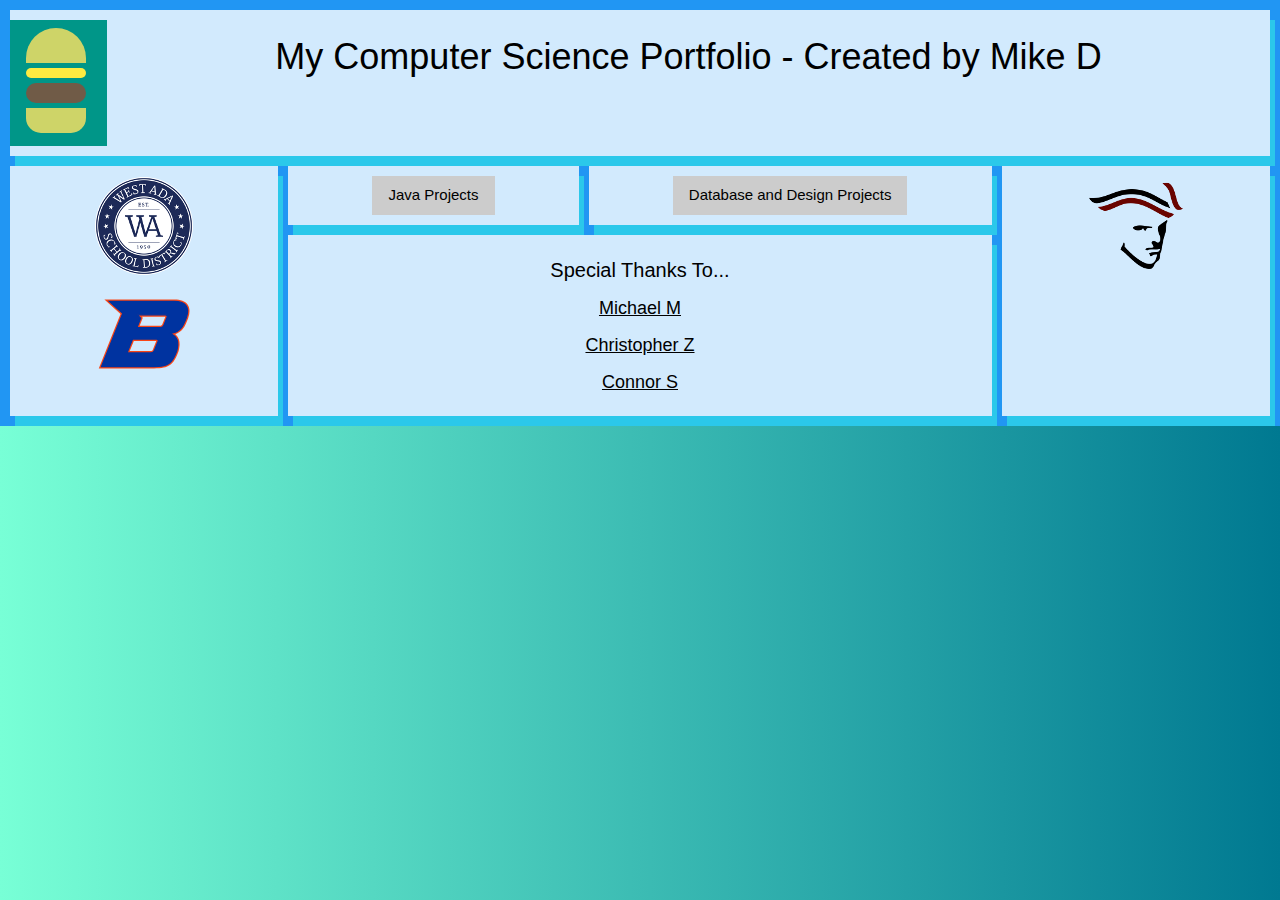
==== index.html @ 41a161dd "Initial Commit" ====
<!DOCTYPE html>
<html>
<head>
  <meta name="viewport" content="width=device-width, initial-scale=1.0">
<link rel="stylesheet" type="text/css" href="css/index.css">
<link href="https://fonts.googleapis.com/css?family=Oswald" rel="stylesheet">
<link rel="stylesheet" href="https://www.w3schools.com/w3css/4/w3.css">
</head>
<body>

<div class="grid-container">

  <div class="myHead">
    <!-- Sidebar -->
    <div class="w3-sidebar w3-bar-block w3-border-right" style="display:none" id="mySidebar">
      <button onclick="w3_close()" class="w3-bar-item w3-large">Close &times;</button>
      <a href="https://www.westada.org" target = "_new" class="w3-bar-item w3-button">West Ada School District</a>
      <a href="https://www.westada.org/chs" target = "_new" class="w3-bar-item w3-button">Centennial High School</a>
      <a href="https://www.boisestate.edu" target="_new" class="w3-bar-item w3-button">Boise State</a>
    </div>

    <!-- Page Content -->
    <div>
      <button class="w3-button w3-teal w3-xlarge " style = "float: left;" onclick="w3_open()">

        <div class="hamburger-top"></div>
        <div class="hamburger-cheese"></div>
        <div class="hamburger-meat"></div>
        <div class="hamburger-bot"></div>

      </button>


    </div>

    <span><h1>My Computer Science Portfolio - Created by Mike D</h1></span>
  </div>

  <div class="West">
    <a href="https://www.westada.org" target="new"><img src="images/West_Ada.png" alt="West Ada"></a>
    <br>
    <br>
    <a href="https://www.boisestate.edu" target="_new"><img src="images/logo/boisestate.svg" alt="Boise State"></a>
  </div>

  <div class="Cen">
    <a href="https://www.westada.org/chs" target="new"><img src="images/Cen10.png" alt="Centennial"></a>
  </div>

  <div class="w3-container" id = "java">
  <div class="w3-dropdown-hover">
    <button class="w3-button">Java Projects</button>
    <div class="w3-dropdown-content w3-bar-block w3-border">
      
    </div>
  </div>
</div>

  <div class="w3-container" id = "db">
  <div class="w3-dropdown-hover">
    <button class="w3-button">Database and Design Projects</button>
    <div class="w3-dropdown-content w3-bar-block w3-border">
      <a href="html_project/p1.html" class="w3-bar-item w3-button">How to Make a VM</a>
      <a href="html_project/p2.html" class = 'w3-bar-item w3-button'>How to Make a MySql DB</a>
      <a href="html_project/p3.html" class = "w3-bar-item w3-button">How to Join Three Tables</a>
      <a href="project/learnphp/index.php" class = "w3-bar-item w3-button">First PHP Project</a>
      <a href="phpdebug/miked/index.php" class = "w3-bar-item w3-button">PHP Debug</a>
      <a href="phpquery/index.php" class = "w3-bar-item w3-button">PHP Query</a>
      <a href="phpsuperglobals/index.php" class = "w3-bar-item w3-button">PHP Superglobals</a>
      <a href="phpsuperglobals/get_post.php" class = "w3-bar-item w3-button">PHP Get and Post</a>
      <a href="project/readDB/index.php" class="w3-bar-item w3-button">PHP Read Db</a>
      <!--<a href="project/DBinternet/index.php" class="w3-bar-item w3-button">PHP DB Real Internet</a>-->
      <a href="project/DBMenuPage/index.php" class="w3-bar-item w3-button">PHP DB Menu Page</a>
      <a href="alien/index.php" class = "w3-bar-item w3-button">Alien Abduction</a>
      <a href="phpLogin/index.php" class = "w3-bar-item w3-button">PHP Login</a>
      <a href="vcs/index.html" class = "w3-bar-item w3-button">Version Control System</a>
    </div>
  </div>
  </div>


  <div class="footer">
    <h4>Special Thanks To...</h4>
    <h5><a href="http://www.westada.tech/a4/michaelm/" target="_new">Michael M</a></h5>
    <h5><a href="http://www.westada.tech/a4/christopherz/" target="_new">Christopher Z</a></h5>
    <h5><a href="http://www.westada.tech/a4/connors/" target="_new">Connor S</a></h5>
  <div>

</div>

<script>
function w3_open() {
    document.getElementById("mySidebar").style.display = "block";
}
function w3_close() {
    document.getElementById("mySidebar").style.display = "none";
}
</script>
</body>
</html>
---- css/index.css ----
body {
  background: #007991;  /* fallback for old browsers */
background: -webkit-linear-gradient(to right, #78ffd6, #007991);  /* Chrome 10-25, Safari 5.1-6 */
background: linear-gradient(to right, #78ffd6, #007991); /* W3C, IE 10+/ Edge, Firefox 16+, Chrome 26+, Opera 12+, Safari 7+ */

}


.myHead { grid-area: header; font-family: 'Oswald', sans-serif;}
.West { grid-area: west;}
.Cen { grid-area: cen;}

#java { grid-area: java;}
#db { grid-area: db;}
.footer {grid-area: foot;}
.grid-container {
  display: grid;
  grid-template-areas:
    'header header header header header header header header'
    'west west java java db db cen cen'
    'west west java java db db cen cen'
    'west west foot foot foot foot cen cen';
  grid-gap: 10px;
  background-color: #2196F3;
  padding: 10px;
}
.grid-container > div {
  background-color: rgba(255, 255, 255, 0.8);
  text-align: center;
  padding: 10px 0;
  font-size: 15px;
  box-shadow: 5px 10px rgba(55, 254, 224, 0.48);
}

.hamburger-top {

  margin: 0 5px 5px 0;
  height: 35px;
  width: 60px;
  background-color: rgb(206, 212, 104);
  border-top-left-radius: 70px;
  border-top-right-radius: 70px;
}

.hamburger-meat {
  margin: 0 5px 5px 0;
  height: 20px;
  width: 60px;
  background-color: rgb(112, 91, 71);
  border-radius: 15px;
}

.hamburger-cheese {
  margin: 0 5px 5px 0;
  height: 10px;
  width: 60px;
  background-color: rgb(254, 235, 65);
  border-radius: 15px;
}

.hamburger-bot {
  margin: 0 5px 5px 0;
  height: 25px;
  width: 60px;
  background-color: rgb(206, 212, 104);
  border-bottom-left-radius: 15px;
  border-bottom-right-radius: 15px;
}

.form {
  width: 250px;
  clear: both;
}


input[type=text] {
  font-size: 1.2em;
  border: 2px solid #3d57ff;
  border-radius: 4px;
  background-color: cyan;
}

input[type='text']:hover {
  box-shadow: 5px 5px gray;
}

input[type='text']:focus {
  background: #ededed;
}

input[type=time] {
  font-size: 1.2em;
  border: 2px solid #3d57ff;
  border-radius: 4px;
  background-color: cyan;
}


input[type=email] {
  font-size: 1.2em;
  border: 2px solid #3d57ff;
  border-radius: 4px;
  background-color: cyan;
}
input[type=date] {
  font-size: 1.2em;
  border: 2px solid #3d57ff;
  border-radius: 4px;
  background-color: cyan;
}

input[type=submit] {
  font-size: 2em;
  border: 2px solid #3d57ff;
  border-radius: 4px;
  background-color: cyan;
}

input[type='submit']:hover {
  box-shadow: 5px 5px gray;
}

select {
  font-size: 1.2em;
  border: 2px solid #3d57ff;
  border-radius: 4px;
  background-color: cyan;
}
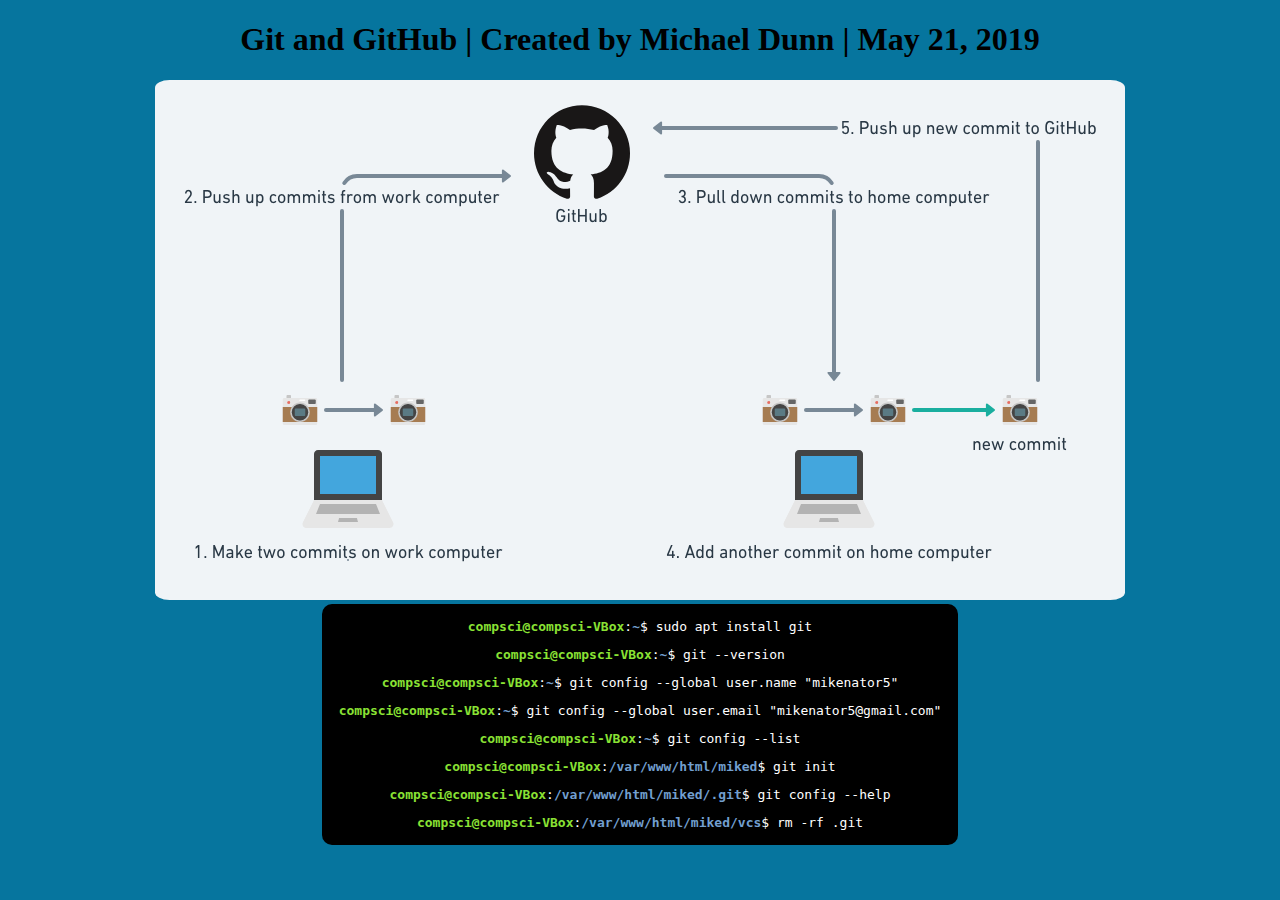
==== commit a544d1b1: "Initial Commit" ====
--- a/index.html
+++ b/index.html
@@ -1,100 +1,27 @@
 <!DOCTYPE html>
-<html>
+<html lang="en">
 <head>
-  <meta name="viewport" content="width=device-width, initial-scale=1.0">
-<link rel="stylesheet" type="text/css" href="css/index.css">
-<link href="https://fonts.googleapis.com/css?family=Oswald" rel="stylesheet">
-<link rel="stylesheet" href="https://www.w3schools.com/w3css/4/w3.css">
+    <meta charset="UTF-8">
+    <meta name="viewport" content="width=device-width, initial-scale=1.0">
+    <meta http-equiv="X-UA-Compatible" content="ie=edge">
+    <link rel="stylesheet" href="css/vcs.css">
+    <title>VCS</title>
+
+
 </head>
 <body>
+    <h1>Git and GitHub | Created by Michael Dunn | May 21, 2019</h1>
+    <img src="images/gitDiagram.png" alt="gitDiagram" id="git">
 
-<div class="grid-container">
-
-  <div class="myHead">
-    <!-- Sidebar -->
-    <div class="w3-sidebar w3-bar-block w3-border-right" style="display:none" id="mySidebar">
-      <button onclick="w3_close()" class="w3-bar-item w3-large">Close &times;</button>
-      <a href="https://www.westada.org" target = "_new" class="w3-bar-item w3-button">West Ada School District</a>
-      <a href="https://www.westada.org/chs" target = "_new" class="w3-bar-item w3-button">Centennial High School</a>
-      <a href="https://www.boisestate.edu" target="_new" class="w3-bar-item w3-button">Boise State</a>
+    <div class="code">
+        <pre><font color="#8AE234"><b>compsci@compsci-VBox</b></font>:<font color="#729FCF"><b>~</b></font>$ sudo apt install git</pre>
+        <pre><font color="#8AE234"><b>compsci@compsci-VBox</b></font>:<font color="#729FCF"><b>~</b></font>$ git --version</pre>
+        <pre><font color="#8AE234"><b>compsci@compsci-VBox</b></font>:<font color="#729FCF"><b>~</b></font>$ git config --global user.name &quot;mikenator5&quot;</pre>
+        <pre><font color="#8AE234"><b>compsci@compsci-VBox</b></font>:<font color="#729FCF"><b>~</b></font>$ git config --global user.email &quot;mikenator5@gmail.com&quot;</pre>
+        <pre><font color="#8AE234"><b>compsci@compsci-VBox</b></font>:<font color="#729FCF"><b>~</b></font>$ git config --list</pre>
+        <pre><font color="#8AE234"><b>compsci@compsci-VBox</b></font>:<font color="#729FCF"><b>/var/www/html/miked</b></font>$ git init</pre>
+        <pre><font color="#8AE234"><b>compsci@compsci-VBox</b></font>:<font color="#729FCF"><b>/var/www/html/miked/.git</b></font>$ git config --help</pre>
+        <pre><font color="#8AE234"><b>compsci@compsci-VBox</b></font>:<font color="#729FCF"><b>/var/www/html/miked/vcs</b></font>$ rm -rf .git</pre>
     </div>
-
-    <!-- Page Content -->
-    <div>
-      <button class="w3-button w3-teal w3-xlarge " style = "float: left;" onclick="w3_open()">
-
-        <div class="hamburger-top"></div>
-        <div class="hamburger-cheese"></div>
-        <div class="hamburger-meat"></div>
-        <div class="hamburger-bot"></div>
-
-      </button>
-
-
-    </div>
-
-    <span><h1>My Computer Science Portfolio - Created by Mike D</h1></span>
-  </div>
-
-  <div class="West">
-    <a href="https://www.westada.org" target="new"><img src="images/West_Ada.png" alt="West Ada"></a>
-    <br>
-    <br>
-    <a href="https://www.boisestate.edu" target="_new"><img src="images/logo/boisestate.svg" alt="Boise State"></a>
-  </div>
-
-  <div class="Cen">
-    <a href="https://www.westada.org/chs" target="new"><img src="images/Cen10.png" alt="Centennial"></a>
-  </div>
-
-  <div class="w3-container" id = "java">
-  <div class="w3-dropdown-hover">
-    <button class="w3-button">Java Projects</button>
-    <div class="w3-dropdown-content w3-bar-block w3-border">
-      
-    </div>
-  </div>
-</div>
-
-  <div class="w3-container" id = "db">
-  <div class="w3-dropdown-hover">
-    <button class="w3-button">Database and Design Projects</button>
-    <div class="w3-dropdown-content w3-bar-block w3-border">
-      <a href="html_project/p1.html" class="w3-bar-item w3-button">How to Make a VM</a>
-      <a href="html_project/p2.html" class = 'w3-bar-item w3-button'>How to Make a MySql DB</a>
-      <a href="html_project/p3.html" class = "w3-bar-item w3-button">How to Join Three Tables</a>
-      <a href="project/learnphp/index.php" class = "w3-bar-item w3-button">First PHP Project</a>
-      <a href="phpdebug/miked/index.php" class = "w3-bar-item w3-button">PHP Debug</a>
-      <a href="phpquery/index.php" class = "w3-bar-item w3-button">PHP Query</a>
-      <a href="phpsuperglobals/index.php" class = "w3-bar-item w3-button">PHP Superglobals</a>
-      <a href="phpsuperglobals/get_post.php" class = "w3-bar-item w3-button">PHP Get and Post</a>
-      <a href="project/readDB/index.php" class="w3-bar-item w3-button">PHP Read Db</a>
-      <!--<a href="project/DBinternet/index.php" class="w3-bar-item w3-button">PHP DB Real Internet</a>-->
-      <a href="project/DBMenuPage/index.php" class="w3-bar-item w3-button">PHP DB Menu Page</a>
-      <a href="alien/index.php" class = "w3-bar-item w3-button">Alien Abduction</a>
-      <a href="phpLogin/index.php" class = "w3-bar-item w3-button">PHP Login</a>
-      <a href="vcs/index.html" class = "w3-bar-item w3-button">Version Control System</a>
-    </div>
-  </div>
-  </div>
-
-
-  <div class="footer">
-    <h4>Special Thanks To...</h4>
-    <h5><a href="http://www.westada.tech/a4/michaelm/" target="_new">Michael M</a></h5>
-    <h5><a href="http://www.westada.tech/a4/christopherz/" target="_new">Christopher Z</a></h5>
-    <h5><a href="http://www.westada.tech/a4/connors/" target="_new">Connor S</a></h5>
-  <div>
-
-</div>
-
-<script>
-function w3_open() {
-    document.getElementById("mySidebar").style.display = "block";
-}
-function w3_close() {
-    document.getElementById("mySidebar").style.display = "none";
-}
-</script>
 </body>
-</html>
+</html>--- a/css/vcs.css
+++ b/css/vcs.css
@@ -0,0 +1,18 @@
+body {
+    text-align: center;
+    background-color: #06759e;
+}
+.code {
+    display: inline-block;
+    vertical-align: middle;
+    color: white;
+    padding: 2px;
+    background-color: black;
+    width: 50%;
+    border-radius: 10px;
+
+}
+
+#git {
+    border-radius: 1.5%;
+}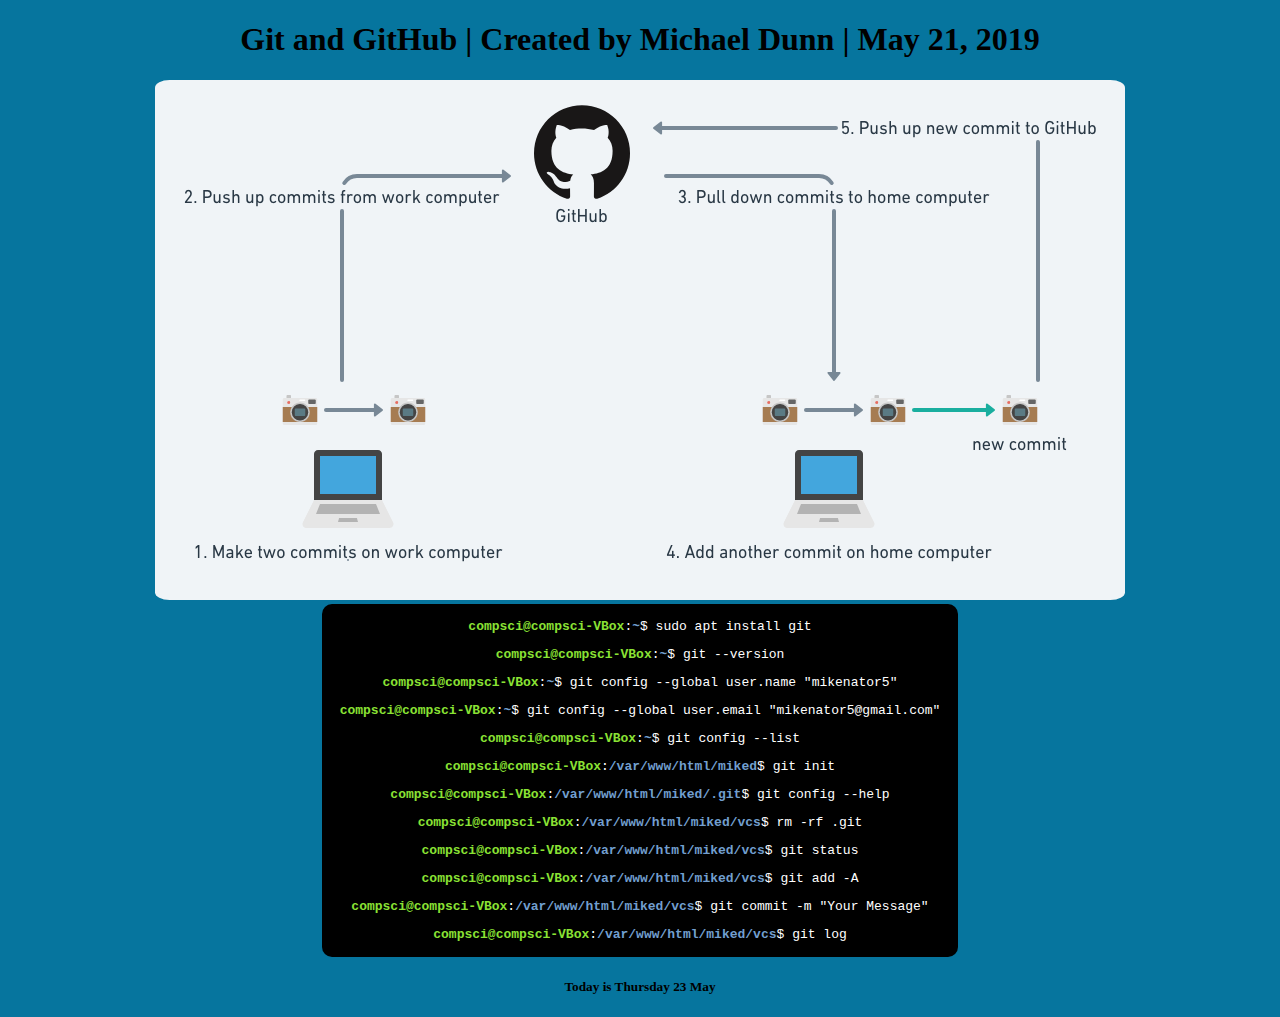
==== commit 709f6f27: "Added date" ====
--- a/index.html
+++ b/index.html
@@ -10,18 +10,26 @@
 
 </head>
 <body>
+
     <h1>Git and GitHub | Created by Michael Dunn | May 21, 2019</h1>
     <img src="images/gitDiagram.png" alt="gitDiagram" id="git">
 
     <div class="code">
-        <pre><font color="#8AE234"><b>compsci@compsci-VBox</b></font>:<font color="#729FCF"><b>~</b></font>$ sudo apt install git</pre>
-        <pre><font color="#8AE234"><b>compsci@compsci-VBox</b></font>:<font color="#729FCF"><b>~</b></font>$ git --version</pre>
-        <pre><font color="#8AE234"><b>compsci@compsci-VBox</b></font>:<font color="#729FCF"><b>~</b></font>$ git config --global user.name &quot;mikenator5&quot;</pre>
-        <pre><font color="#8AE234"><b>compsci@compsci-VBox</b></font>:<font color="#729FCF"><b>~</b></font>$ git config --global user.email &quot;mikenator5@gmail.com&quot;</pre>
-        <pre><font color="#8AE234"><b>compsci@compsci-VBox</b></font>:<font color="#729FCF"><b>~</b></font>$ git config --list</pre>
-        <pre><font color="#8AE234"><b>compsci@compsci-VBox</b></font>:<font color="#729FCF"><b>/var/www/html/miked</b></font>$ git init</pre>
-        <pre><font color="#8AE234"><b>compsci@compsci-VBox</b></font>:<font color="#729FCF"><b>/var/www/html/miked/.git</b></font>$ git config --help</pre>
-        <pre><font color="#8AE234"><b>compsci@compsci-VBox</b></font>:<font color="#729FCF"><b>/var/www/html/miked/vcs</b></font>$ rm -rf .git</pre>
+            <pre><font color="#8AE234"><b>compsci@compsci-VBox</b></font>:<font color="#729FCF"><b>~</b></font>$ sudo apt install git</pre>
+            <pre><font color="#8AE234"><b>compsci@compsci-VBox</b></font>:<font color="#729FCF"><b>~</b></font>$ git --version</pre>
+            <pre><font color="#8AE234"><b>compsci@compsci-VBox</b></font>:<font color="#729FCF"><b>~</b></font>$ git config --global user.name &quot;mikenator5&quot;</pre>
+            <pre><font color="#8AE234"><b>compsci@compsci-VBox</b></font>:<font color="#729FCF"><b>~</b></font>$ git config --global user.email &quot;mikenator5@gmail.com&quot;</pre>
+            <pre><font color="#8AE234"><b>compsci@compsci-VBox</b></font>:<font color="#729FCF"><b>~</b></font>$ git config --list</pre>
+            <pre><font color="#8AE234"><b>compsci@compsci-VBox</b></font>:<font color="#729FCF"><b>/var/www/html/miked</b></font>$ git init</pre>
+            <pre><font color="#8AE234"><b>compsci@compsci-VBox</b></font>:<font color="#729FCF"><b>/var/www/html/miked/.git</b></font>$ git config --help</pre>
+            <pre><font color="#8AE234"><b>compsci@compsci-VBox</b></font>:<font color="#729FCF"><b>/var/www/html/miked/vcs</b></font>$ rm -rf .git</pre>
+            <pre><font color="#8AE234"><b>compsci@compsci-VBox</b></font>:<font color="#729FCF"><b>/var/www/html/miked/vcs</b></font>$ git status</pre>
+            <pre><font color="#8AE234"><b>compsci@compsci-VBox</b></font>:<font color="#729FCF"><b>/var/www/html/miked/vcs</b></font>$ git add -A</pre>
+            <pre><font color="#8AE234"><b>compsci@compsci-VBox</b></font>:<font color="#729FCF"><b>/var/www/html/miked/vcs</b></font>$ git commit -m &quot;Your Message&quot;</pre>
+            <pre><font color="#8AE234"><b>compsci@compsci-VBox</b></font>:<font color="#729FCF"><b>/var/www/html/miked/vcs</b></font>$ git log</pre>
+
     </div>
+
+    <h5>Today is Thursday 23 May</h5>
 </body>
 </html>--- a/css/vcs.css
+++ b/css/vcs.css
@@ -2,9 +2,10 @@
     text-align: center;
     background-color: #06759e;
 }
+
+
 .code {
     display: inline-block;
-    vertical-align: middle;
     color: white;
     padding: 2px;
     background-color: black;
